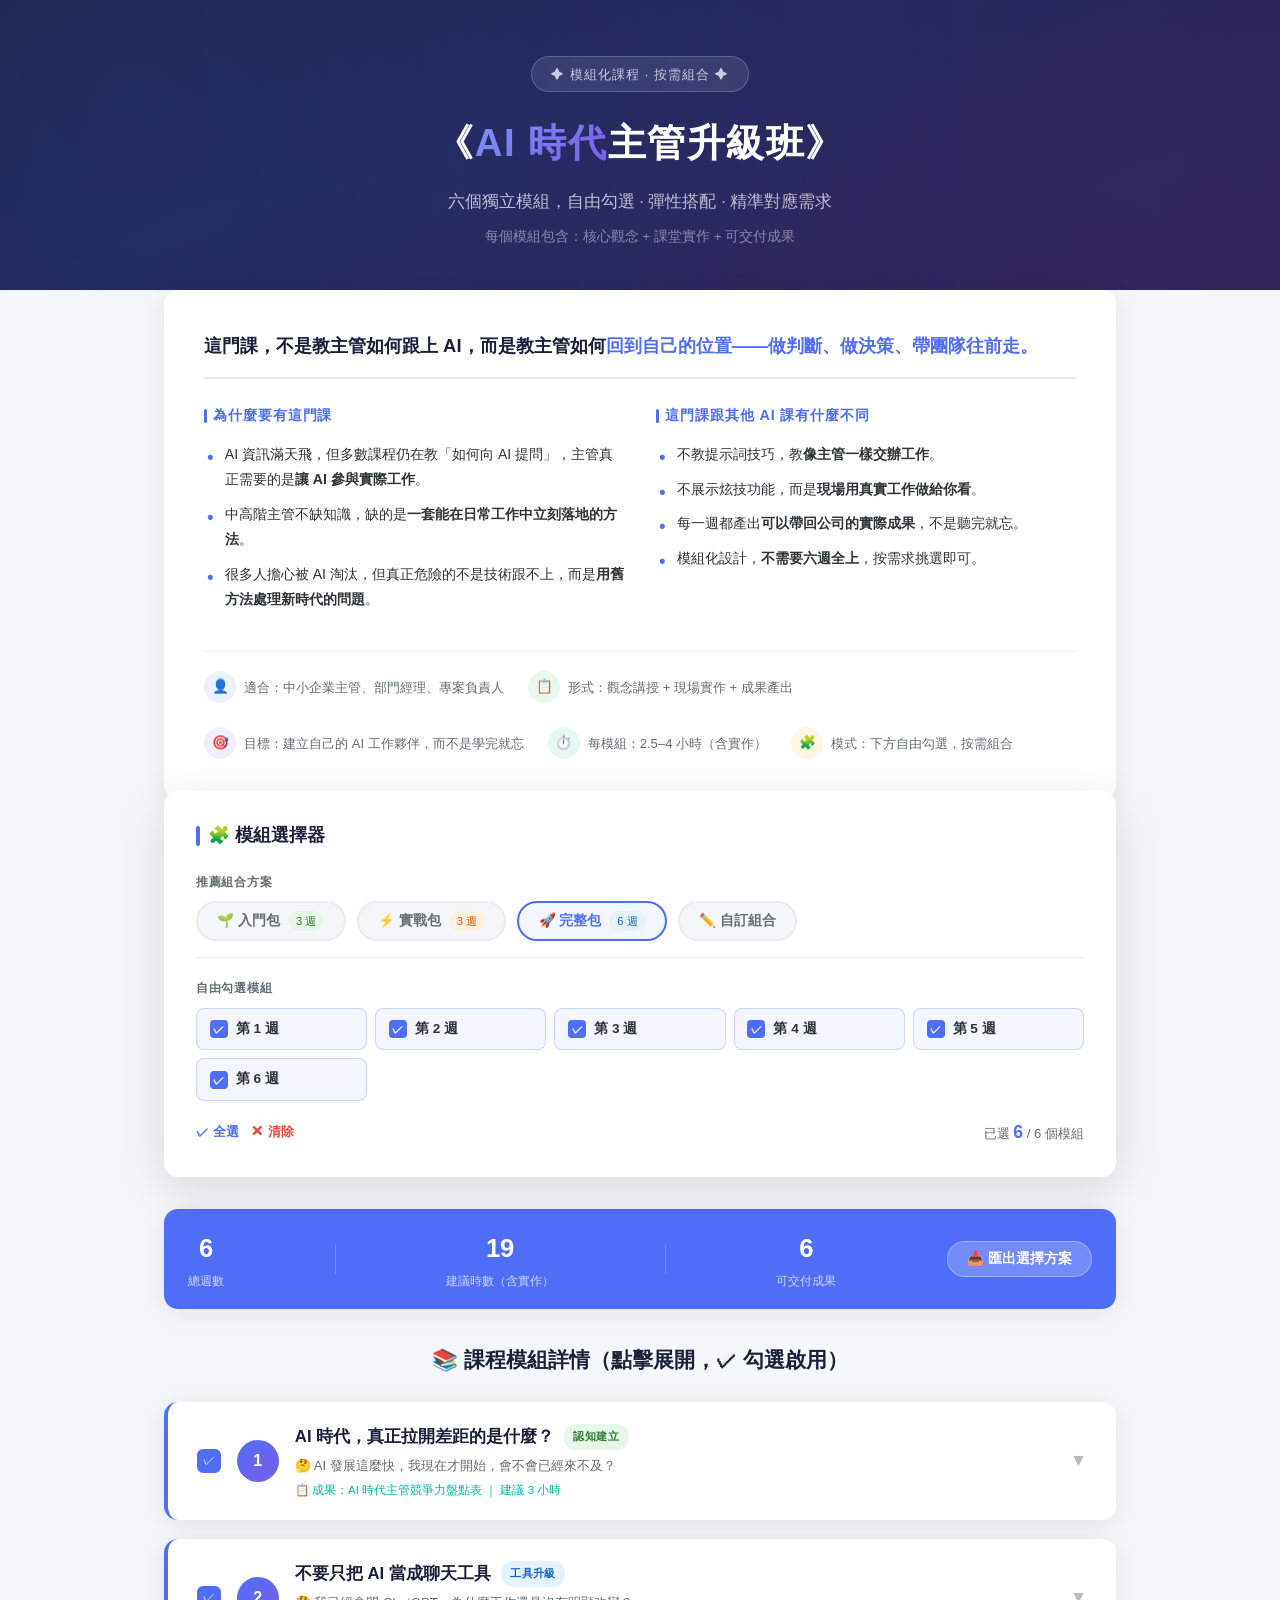
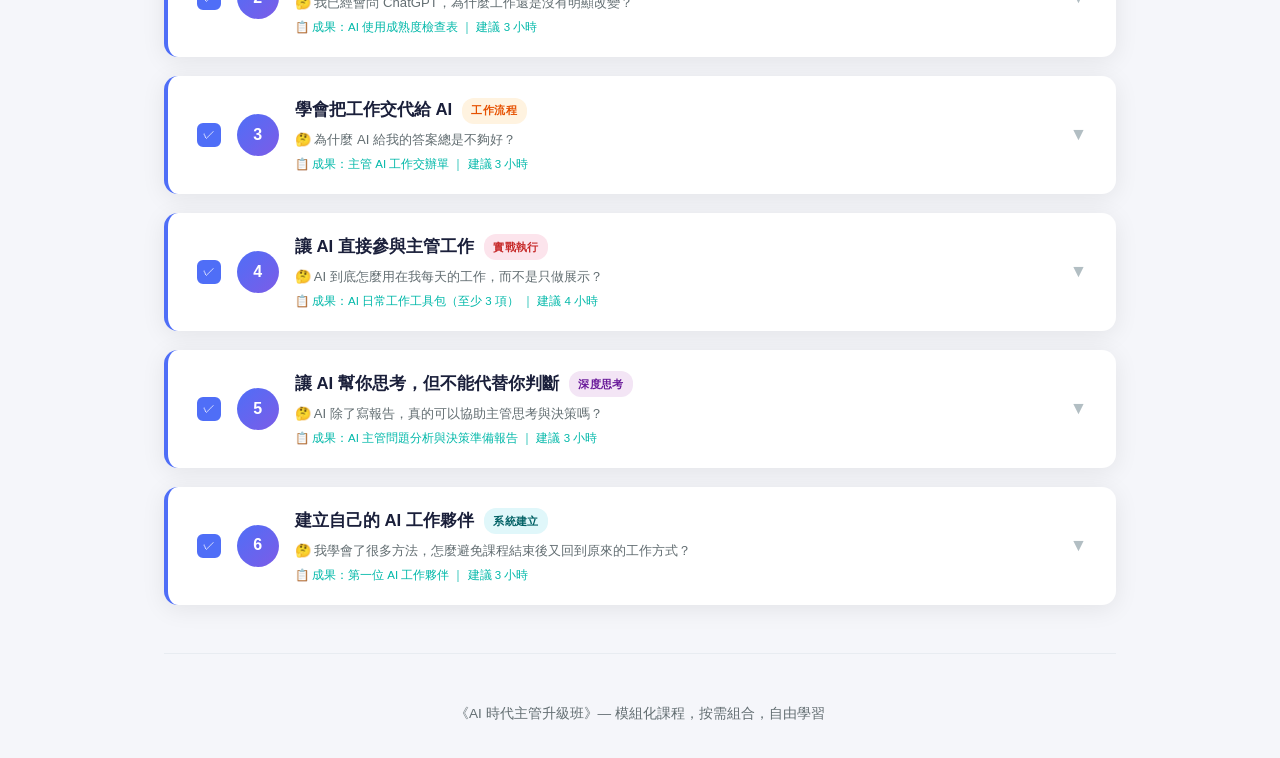
==== ai-manager-modular.html @ e3983827 "Add modular AI manager webpage" ====
<!DOCTYPE html>
<html lang="zh-TW">
<head>
<meta charset="UTF-8">
<meta name="viewport" content="width=device-width, initial-scale=1.0">
<title>AI 時代主管升級班 — 模組化課程（自由組合）</title>
<style>
:root {
    --bg: #f5f6fa;
    --card-bg: #ffffff;
    --navy: #1a1f3a;
    --navy-light: #252b4a;
    --accent: #4f6ef7;
    --accent-light: #7b93f9;
    --accent-dark: #3b54d4;
    --purple: #7c5ce7;
    --teal: #00b8a9;
    --text: #2d3436;
    --text-dim: #636e72;
    --text-light: #b2bec3;
    --border: #e8ecf1;
    --gold: #f0a500;
    --red: #e74c3c;
    --green: #27ae60;
    --shadow-sm: 0 2px 8px rgba(0,0,0,0.06);
    --shadow: 0 4px 24px rgba(0,0,0,0.08);
    --shadow-lg: 0 12px 48px rgba(0,0,0,0.12);
    --radius: 14px;
    --radius-sm: 8px;
}

* { margin:0; padding:0; box-sizing:border-box; }

body {
    font-family: "Noto Sans TC", "PingFang TC", "Microsoft JhengHei", sans-serif;
    background: var(--bg);
    color: var(--text);
    line-height: 1.8;
}

/* ── Hero ── */
.hero {
    background: linear-gradient(160deg, var(--navy) 0%, #1e2350 40%, #2a1f4a 100%);
    color: white;
    padding: 3.5rem 2rem 2.5rem;
    text-align: center;
    position: relative;
    overflow: hidden;
}
.hero::before {
    content: ''; position: absolute;
    top: -50%; left: -50%; width: 200%; height: 200%;
    background: radial-gradient(circle at 30% 40%, rgba(79,110,247,0.15) 0%, transparent 50%),
                radial-gradient(circle at 70% 60%, rgba(124,92,231,0.12) 0%, transparent 50%);
}
.hero .badge {
    display: inline-block;
    background: rgba(255,255,255,0.1);
    border: 1px solid rgba(255,255,255,0.2);
    border-radius: 30px;
    padding: 0.35rem 1.2rem;
    font-size: 0.8rem;
    letter-spacing: 0.08em;
    margin-bottom: 1rem;
    color: rgba(255,255,255,0.8);
}
.hero h1 {
    font-size: 2.4rem; font-weight: 800;
    letter-spacing: 0.04em;
    position: relative; z-index: 1;
}
.hero h1 .highlight {
    background: linear-gradient(135deg, var(--accent-light), var(--purple));
    -webkit-background-clip: text; -webkit-text-fill-color: transparent;
    background-clip: text;
}
.hero .subtitle {
    font-size: 1.05rem; color: rgba(255,255,255,0.7);
    margin-top: 0.6rem; position: relative; z-index: 1;
}
.hero .tagline {
    margin-top: 0.5rem; font-size: 0.85rem;
    color: rgba(255,255,255,0.45); position: relative; z-index: 1;
}

/* ── Container ── */
.container { max-width: 1000px; margin: 0 auto; padding: 0 1.5rem; }

/* ═══════════ PREFACE ═══════════ */
.preface-section {
    background: var(--card-bg);
    border-radius: var(--radius);
    padding: 2.5rem 2.5rem;
    box-shadow: var(--shadow);
    margin-bottom: 2rem;
    position: relative;
    z-index: 10;
}
.preface-section .preface-lead {
    font-size: 1.15rem; font-weight: 700;
    color: var(--navy);
    margin-bottom: 1.5rem;
    line-height: 1.7;
    padding-bottom: 1rem;
    border-bottom: 2px solid rgba(79,110,247,0.15);
}
.preface-section .preface-lead .em {
    color: var(--accent);
}
.preface-grid {
    display: grid;
    grid-template-columns: 1fr 1fr;
    gap: 2rem;
    margin-bottom: 1.8rem;
}
.preface-col h4 {
    font-size: 0.9rem; color: var(--accent);
    margin-bottom: 0.8rem;
    display: flex; align-items: center; gap: 0.4rem;
    letter-spacing: 0.06em;
}
.preface-col h4::before {
    content: ''; width: 3px; height: 14px;
    background: var(--accent); border-radius: 2px;
}
.preface-col ul {
    list-style: none; padding: 0;
}
.preface-col li {
    font-size: 0.88rem; color: var(--text);
    margin-bottom: 0.6rem; padding-left: 1.3rem;
    position: relative;
}
.preface-col li::before {
    content: '•'; position: absolute;
    left: 0.2rem; color: var(--accent);
    font-weight: 700; font-size: 1.1rem;
}
.preface-footer {
    display: flex; gap: 1.5rem; flex-wrap: wrap;
    padding-top: 1.2rem;
    border-top: 1px solid var(--border);
}
.preface-footer .pf-item {
    display: flex; align-items: center; gap: 0.5rem;
    font-size: 0.82rem; color: var(--text-dim);
}
.preface-footer .pf-icon {
    width: 32px; height: 32px; border-radius: 50%;
    display: flex; align-items: center; justify-content: center;
    font-size: 0.85rem; flex-shrink: 0;
}
.pf-icon.blue { background: rgba(79,110,247,0.1); }
.pf-icon.green { background: rgba(39,174,96,0.1); }
.pf-icon.purple { background: rgba(124,92,231,0.1); }
.pf-icon.teal { background: rgba(0,184,169,0.1); }
.pf-icon.gold { background: rgba(240,165,0,0.1); }

@media (max-width: 768px) {
    .preface-section { padding: 1.5rem; }
    .preface-grid { grid-template-columns: 1fr; gap: 1.2rem; }
}

/* ═══════════ MODULE SELECTOR PANEL ═══════════ */
.selector-panel {
    margin-top: -2.5rem;
    position: relative; z-index: 10;
    background: var(--card-bg);
    border-radius: var(--radius);
    padding: 1.8rem 2rem;
    box-shadow: var(--shadow-lg);
    margin-bottom: 2rem;
}
.selector-panel h3 {
    font-size: 1.1rem; color: var(--navy);
    margin-bottom: 1.2rem;
    display: flex; align-items: center; gap: 0.5rem;
}
.selector-panel h3::before {
    content: ''; width: 4px; height: 20px;
    background: var(--accent); border-radius: 2px;
}

/* Preset plans */
.preset-row {
    display: flex; gap: 0.7rem; flex-wrap: wrap;
    margin-bottom: 1.2rem;
    padding-bottom: 1rem;
    border-bottom: 1px solid var(--border);
}
.preset-btn {
    padding: 0.5rem 1.2rem;
    border-radius: 30px;
    border: 2px solid var(--border);
    background: var(--bg);
    cursor: pointer;
    font-size: 0.85rem; font-weight: 600;
    color: var(--text-dim);
    transition: all 0.2s;
    display: flex; align-items: center; gap: 0.5rem;
    white-space: nowrap;
}
.preset-btn:hover { border-color: var(--accent-light); color: var(--accent); }
.preset-btn.active {
    border-color: var(--accent); background: rgba(79,110,247,0.06);
    color: var(--accent);
}
.preset-badge {
    font-size: 0.7rem; padding: 0.15rem 0.5rem;
    border-radius: 12px; font-weight: 500;
}
.preset-badge.beginner { background: #e8f5e9; color: #2e7d32; }
.preset-badge.advanced { background: #fff3e0; color: #e65100; }
.preset-badge.full { background: #e3f2fd; color: #1565c0; }

/* Checkbox grid */
.checkbox-grid {
    display: grid;
    grid-template-columns: repeat(auto-fill, minmax(150px, 1fr));
    gap: 0.5rem;
    margin-bottom: 1rem;
}
.checkbox-item {
    display: flex; align-items: center; gap: 0.5rem;
    padding: 0.5rem 0.8rem;
    border-radius: var(--radius-sm);
    cursor: pointer;
    transition: all 0.2s;
    border: 1px solid transparent;
    font-size: 0.85rem;
    user-select: none;
}
.checkbox-item:hover { background: rgba(79,110,247,0.03); }
.checkbox-item.checked {
    background: rgba(79,110,247,0.06);
    border-color: rgba(79,110,247,0.25);
    font-weight: 600;
}
.checkbox-item input[type="checkbox"] {
    appearance: none; -webkit-appearance: none;
    width: 18px; height: 18px;
    border: 2px solid var(--border);
    border-radius: 4px;
    cursor: pointer;
    position: relative;
    flex-shrink: 0;
    transition: all 0.2s;
}
.checkbox-item.checked input[type="checkbox"] {
    background: var(--accent); border-color: var(--accent);
}
.checkbox-item.checked input[type="checkbox"]::after {
    content: '✓'; position: absolute;
    top: 50%; left: 50%; transform: translate(-50%, -50%);
    color: white; font-size: 0.7rem; font-weight: 700;
}

/* Action bar */
.action-row {
    display: flex; gap: 0.8rem; align-items: center; flex-wrap: wrap;
}
.select-all-btn {
    font-size: 0.8rem; color: var(--accent); cursor: pointer;
    background: none; border: none; font-weight: 600;
    padding: 0.3rem 0;
}
.select-all-btn:hover { text-decoration: underline; }
.selected-count {
    font-size: 0.82rem; color: var(--text-dim);
    margin-left: auto;
}
.selected-count strong { color: var(--accent); font-size: 1.1rem; }

/* ── Summary Bar (sticky) ── */
.summary-bar {
    background: var(--accent);
    color: white;
    border-radius: var(--radius);
    padding: 1rem 1.5rem;
    margin-bottom: 2rem;
    display: flex; align-items: center; gap: 2rem;
    flex-wrap: wrap;
    justify-content: space-between;
    box-shadow: var(--shadow);
    transition: all 0.3s;
}
.summary-bar.dimmed { background: #c4cfe0; }
.summary-stat { text-align: center; }
.summary-stat .num { font-size: 1.6rem; font-weight: 800; }
.summary-stat .label { font-size: 0.75rem; opacity: 0.7; }
.summary-bar .divider { width: 1px; height: 30px; background: rgba(255,255,255,0.2); }

.export-btn {
    padding: 0.5rem 1.2rem;
    background: rgba(255,255,255,0.2);
    border: 1px solid rgba(255,255,255,0.3);
    color: white;
    border-radius: 30px;
    cursor: pointer; font-size: 0.85rem;
    font-weight: 600;
    transition: all 0.2s;
    white-space: nowrap;
}
.export-btn:hover { background: rgba(255,255,255,0.3); }

/* ═══════════ WEEK / MODULE CARDS ═══════════ */
.week-section-title {
    text-align: center; margin-bottom: 1.5rem;
    font-size: 1.3rem; color: var(--navy);
}
.week-card {
    background: var(--card-bg);
    border-radius: var(--radius);
    margin-bottom: 1.2rem;
    box-shadow: var(--shadow-sm);
    border-left: 4px solid transparent;
    transition: all 0.3s;
    overflow: hidden;
}
.week-card.selected { border-left-color: var(--accent); box-shadow: var(--shadow); }
.week-card:not(.selected) { opacity: 0.5; }

.week-header {
    display: flex; align-items: center; gap: 1rem;
    padding: 1.2rem 1.8rem;
    cursor: pointer;
    user-select: none;
    transition: background 0.2s;
}
.week-header:hover { background: rgba(79,110,247,0.02); }

.week-check {
    width: 24px; height: 24px; border-radius: 6px;
    border: 2px solid var(--border);
    display: flex; align-items: center; justify-content: center;
    flex-shrink: 0; cursor: pointer;
    transition: all 0.2s;
    font-size: 0.75rem; color: transparent;
}
.week-card.selected .week-check {
    background: var(--accent); border-color: var(--accent); color: white;
}

.week-num {
    width: 42px; height: 42px; border-radius: 50%;
    display: flex; align-items: center; justify-content: center;
    font-weight: 800; font-size: 1rem; flex-shrink: 0;
    background: linear-gradient(135deg, var(--accent), var(--purple));
    color: white;
}

/* Module tag */
.module-tag {
    font-size: 0.68rem; padding: 0.2rem 0.6rem;
    border-radius: 12px; font-weight: 600;
    white-space: nowrap;
    letter-spacing: 0.04em;
}
.tag-cognition { background: #e8f5e9; color: #2e7d32; }
.tag-tooling { background: #e3f2fd; color: #1565c0; }
.tag-workflow { background: #fff3e0; color: #e65100; }
.tag-execution { background: #fce4ec; color: #c62828; }
.tag-thinking { background: #f3e5f5; color: #6a1b9a; }
.tag-system { background: #e0f7fa; color: #006064; }

.week-header .week-info { flex: 1; }
.week-header .week-title {
    font-size: 1.05rem; font-weight: 700; color: var(--navy);
    display: flex; align-items: center; gap: 0.6rem;
}
.week-header .week-question {
    font-size: 0.82rem; color: var(--text-dim);
    margin-top: 0.15rem;
}
.week-header .week-deliverable {
    font-size: 0.72rem; color: var(--teal); margin-top: 0.15rem;
}

.week-header .week-arrow {
    font-size: 1.1rem; color: var(--text-light);
    transition: transform 0.3s;
}
.week-card.expanded .week-arrow { transform: rotate(180deg); color: var(--accent); }

.week-body { display: none; padding: 0 1.8rem 1.8rem; }
.week-card.expanded .week-body { display: block; }
.week-card.expanded .week-body { display: block; }

/* ── Inside content ── */
.week-body .block { margin-bottom: 1.3rem; }
.week-body .block:last-child { margin-bottom: 0; }

.week-body .block h4 {
    font-size: 0.85rem; color: var(--accent);
    margin-bottom: 0.5rem;
    display: flex; align-items: center; gap: 0.4rem;
    letter-spacing: 0.05em;
}
.week-body .block h4 .icon {
    width: 20px; height: 20px; border-radius: 4px;
    display: inline-flex; align-items: center; justify-content: center;
    font-size: 0.65rem; flex-shrink: 0;
}
.bg-red { background: rgba(231,76,60,0.1); color: var(--red); }
.bg-blue { background: rgba(79,110,247,0.1); color: var(--accent); }
.bg-purple { background: rgba(124,92,231,0.1); color: var(--purple); }
.bg-teal { background: rgba(0,184,169,0.1); color: var(--teal); }
.bg-gold { background: rgba(240,165,0,0.1); color: var(--gold); }
.bg-green { background: rgba(39,174,96,0.1); color: var(--green); }

.week-body ul { margin-left: 1.5rem; }
.week-body li { margin-bottom: 0.3rem; font-size: 0.88rem; }
.week-body p { font-size: 0.88rem; margin-bottom: 0.4rem; }

.insight-box {
    background: linear-gradient(135deg, rgba(79,110,247,0.04), rgba(124,92,231,0.04));
    border: 1px solid rgba(79,110,247,0.15);
    border-radius: var(--radius-sm);
    padding: 0.9rem 1.1rem;
    margin: 0.8rem 0;
    font-size: 0.85rem;
}
.insight-box .label {
    font-size: 0.65rem; text-transform: uppercase;
    letter-spacing: 0.1em; color: var(--accent);
    margin-bottom: 0.3rem; font-weight: 700;
}

.compare-grid {
    display: grid; grid-template-columns: 1fr 1fr; gap: 0.8rem;
    margin: 0.8rem 0;
}
.compare-box {
    padding: 0.8rem; border-radius: var(--radius-sm);
    font-size: 0.82rem;
}
.compare-box.old { background: #fdf0f0; border: 1px solid #f5d0d0; }
.compare-box.new { background: #eefcf8; border: 1px solid #c0f0e0; }
.compare-box .c-label { font-weight: 700; margin-bottom: 0.25rem; }
.compare-box.old .c-label { color: var(--red); }
.compare-box.new .c-label { color: var(--teal); }

.four-levels {
    display: grid; grid-template-columns: repeat(4, 1fr); gap: 0.7rem;
    margin: 0.8rem 0;
}
.level-card {
    background: var(--bg); border-radius: var(--radius-sm);
    padding: 0.8rem 0.6rem; text-align: center;
    border-top: 3px solid transparent;
}
.level-card:nth-child(1) { border-top-color: #dfe6e9; }
.level-card:nth-child(2) { border-top-color: #74b9ff; }
.level-card:nth-child(3) { border-top-color: var(--accent); }
.level-card:nth-child(4) { border-top-color: var(--purple); }
.level-card .l-num { font-size: 1.4rem; font-weight: 800; color: var(--navy); }
.level-card .l-name { font-size: 0.75rem; font-weight: 700; margin: 0.15rem 0; }
.level-card .l-desc { font-size: 0.68rem; color: var(--text-dim); }

.six-steps {
    counter-reset: step; margin: 0.8rem 0;
}
.six-steps .step-item {
    display: flex; align-items: flex-start; gap: 0.7rem;
    margin-bottom: 0.5rem; counter-increment: step;
}
.six-steps .step-item::before {
    content: counter(step);
    width: 20px; height: 20px; border-radius: 50%;
    background: var(--accent); color: white;
    display: flex; align-items: center; justify-content: center;
    font-size: 0.65rem; font-weight: 700;
    flex-shrink: 0; margin-top: 2px;
}
.six-steps .step-item .step-title { font-weight: 700; font-size: 0.83rem; }
.six-steps .step-item .step-desc { font-size: 0.75rem; color: var(--text-dim); }

.partner-grid {
    display: grid; grid-template-columns: repeat(auto-fill, minmax(160px, 1fr));
    gap: 0.5rem; margin: 0.8rem 0;
}
.partner-tag {
    background: var(--bg); border-radius: var(--radius-sm);
    padding: 0.5rem 0.7rem; font-size: 0.78rem;
    display: flex; align-items: center; gap: 0.35rem;
}
.partner-tag .dot {
    width: 7px; height: 7px; border-radius: 50%;
    background: var(--accent); flex-shrink: 0;
}

.deliverable-box {
    background: linear-gradient(135deg, rgba(0,184,169,0.06), rgba(79,110,247,0.06));
    border: 1px solid rgba(0,184,169,0.2); border-radius: var(--radius-sm);
    padding: 1rem; margin-top: 0.7rem;
}
.deliverable-box h4 { color: var(--teal) !important; margin-bottom: 0.4rem !important; }

/* ── Empty state ── */
.empty-state {
    text-align: center; padding: 4rem 2rem;
    color: var(--text-dim);
}
.empty-state .empty-icon { font-size: 3rem; margin-bottom: 1rem; opacity: 0.4; }
.empty-state p { font-size: 0.95rem; }

/* ── Footer ── */
.footer {
    text-align: center; padding: 3rem 0 2rem;
    color: var(--text-dim); font-size: 0.85rem;
    border-top: 1px solid var(--border);
    margin-top: 3rem;
}

/* ── Responsive ── */
@media (max-width: 768px) {
    .hero { padding: 2.5rem 1rem 2rem; }
    .hero h1 { font-size: 1.7rem; }
    .hero .subtitle { font-size: 0.9rem; }
    .four-levels { grid-template-columns: repeat(2, 1fr); }
    .compare-grid { grid-template-columns: 1fr; }
    .partner-grid { grid-template-columns: repeat(2, 1fr); }
    .week-header { padding: 1rem; }
    .week-body { padding: 0 1rem 1.2rem; }
    .checkbox-grid { grid-template-columns: repeat(2, 1fr); }
    .summary-bar { gap: 1rem; justify-content: center; }
    .summary-bar .divider { display: none; }
}
@media (max-width: 480px) {
    .hero h1 { font-size: 1.4rem; }
    .four-levels { grid-template-columns: 1fr 1fr; }
    .checkbox-grid { grid-template-columns: 1fr; }
    .preset-row { flex-direction: column; }
}
</style>
</head>
<body>

<!-- ═══════════ HERO ═══════════ -->
<section class="hero">
    <div class="badge">✦ 模組化課程 · 按需組合 ✦</div>
    <h1>《<span class="highlight">AI 時代</span>主管升級班》</h1>
    <p class="subtitle">六個獨立模組，自由勾選 · 彈性搭配 · 精準對應需求</p>
    <p class="tagline">每個模組包含：核心觀念 + 課堂實作 + 可交付成果</p>
</section>

<!-- ═══════════ PREFACE ═══════════ -->
<div class="container">
<section class="preface-section">
    <div class="preface-lead">
        這門課，不是教主管如何跟上 AI，而是教主管如何<span class="em">回到自己的位置——做判斷、做決策、帶團隊往前走。</span>
    </div>
    <div class="preface-grid">
        <div class="preface-col">
            <h4>為什麼要有這門課</h4>
            <ul>
                <li>AI 資訊滿天飛，但多數課程仍在教「如何向 AI 提問」，主管真正需要的是<strong>讓 AI 參與實際工作</strong>。</li>
                <li>中高階主管不缺知識，缺的是<strong>一套能在日常工作中立刻落地的方法</strong>。</li>
                <li>很多人擔心被 AI 淘汰，但真正危險的不是技術跟不上，而是<strong>用舊方法處理新時代的問題</strong>。</li>
            </ul>
        </div>
        <div class="preface-col">
            <h4>這門課跟其他 AI 課有什麼不同</h4>
            <ul>
                <li>不教提示詞技巧，教<strong>像主管一樣交辦工作</strong>。</li>
                <li>不展示炫技功能，而是<strong>現場用真實工作做給你看</strong>。</li>
                <li>每一週都產出<strong>可以帶回公司的實際成果</strong>，不是聽完就忘。</li>
                <li>模組化設計，<strong>不需要六週全上</strong>，按需求挑選即可。</li>
            </ul>
        </div>
    </div>
    <div class="preface-footer">
        <div class="pf-item"><span class="pf-icon blue">👤</span> 適合：中小企業主管、部門經理、專案負責人</div>
        <div class="pf-item"><span class="pf-icon green">📋</span> 形式：觀念講授 + 現場實作 + 成果產出</div>
        <div class="pf-item"><span class="pf-icon purple">🎯</span> 目標：建立自己的 AI 工作夥伴，而不是學完就忘</div>
        <div class="pf-item"><span class="pf-icon teal">⏱️</span> 每模組：2.5–4 小時（含實作）</div>
        <div class="pf-item"><span class="pf-icon gold">🧩</span> 模式：下方自由勾選，按需組合</div>
    </div>
</section>
</div>

<!-- ═══════════ MODULE SELECTOR ═══════════ -->
<div class="container">
<div class="selector-panel">
    <h3>🧩 模組選擇器</h3>

    <!-- Preset Plans -->
    <div style="font-size:0.78rem;color:var(--text-dim);margin-bottom:0.5rem;font-weight:600;letter-spacing:0.06em;">推薦組合方案</div>
    <div class="preset-row">
        <button class="preset-btn" onclick="selectPreset('beginner')" id="preset-beginner">
            🌱 入門包
            <span class="preset-badge beginner">3 週</span>
        </button>
        <button class="preset-btn" onclick="selectPreset('practical')" id="preset-practical">
            ⚡ 實戰包
            <span class="preset-badge advanced">3 週</span>
        </button>
        <button class="preset-btn active" onclick="selectPreset('full')" id="preset-full">
            🚀 完整包
            <span class="preset-badge full">6 週</span>
        </button>
        <button class="preset-btn" onclick="selectPreset('custom')" id="preset-custom">
            ✏️ 自訂組合
        </button>
    </div>

    <!-- Checkboxes -->
    <div style="font-size:0.78rem;color:var(--text-dim);margin-bottom:0.5rem;font-weight:600;letter-spacing:0.06em;">
        自由勾選模組
    </div>
    <div class="checkbox-grid" id="checkboxGrid">
    </div>

    <!-- Actions -->
    <div class="action-row">
        <button class="select-all-btn" onclick="selectAll()">✓ 全選</button>
        <button class="select-all-btn" onclick="deselectAll()" style="color:var(--red);">✕ 清除</button>
        <span class="selected-count">已選 <strong id="countDisplay">6</strong> / 6 個模組</span>
    </div>
</div>
</div>

<!-- ═══════════ SUMMARY BAR ═══════════ -->
<div class="container">
<div class="summary-bar" id="summaryBar">
    <div class="summary-stat">
        <div class="num" id="totalWeeks">6</div>
        <div class="label">總週數</div>
    </div>
    <div class="divider"></div>
    <div class="summary-stat">
        <div class="num" id="totalHours">18</div>
        <div class="label">建議時數（含實作）</div>
    </div>
    <div class="divider"></div>
    <div class="summary-stat">
        <div class="num" id="totalDeliverables">6</div>
        <div class="label">可交付成果</div>
    </div>
    <button class="export-btn" onclick="exportPlan()">📥 匯出選擇方案</button>
</div>
</div>

<!-- ═══════════ MODULE CARDS ═══════════ -->
<div class="container">
<h3 class="week-section-title">📚 課程模組詳情（點擊展開，✓ 勾選啟用）</h3>
<div id="moduleCardsContainer"></div>

<div class="empty-state" id="emptyState" style="display:none;">
    <div class="empty-icon">📭</div>
    <p>尚未選擇任何模組</p>
    <p style="font-size:0.82rem;color:var(--text-light);">請在上方勾選至少一個模組，或選擇推薦組合方案</p>
</div>
</div>

<!-- ═══════════ FOOTER ═══════════ -->
<div class="container">
<footer class="footer">
    《AI 時代主管升級班》— 模組化課程，按需組合，自由學習
</footer>
</div>

<script>
// ── Module Data ──
const modules = [
    {
        id: 1,
        title: "AI 時代，真正拉開差距的是什麼？",
        question: "AI 發展這麼快，我現在才開始，會不會已經來不及？",
        deliverable: "AI 時代主管競爭力盤點表",
        tag: "認知建立",
        tagClass: "tag-cognition",
        hours: 3,
        bodyHTML: `
            <div class="block">
                <h4><span class="icon bg-red">!</span> 本週要解決的焦慮</h4>
                <p>AI 發展這麼快，我現在才開始，會不會已經來不及？</p>
            </div>
            <div class="block">
                <h4><span class="icon bg-blue">💡</span> 核心觀念</h4>
                <p>過去，人與人之間的差距，很多來自<strong>資訊差</strong>。但 AI 普及後，取得資訊會越來越容易。</p>
                <div class="insight-box">
                    <div class="label">核心洞察</div>
                    <p>未來真正拉開差距的，不再只是「誰知道」，而是：<strong>誰能把知道的事情，真正轉成行動與成果。</strong></p>
                </div>
            </div>
            <div class="block">
                <h4><span class="icon bg-purple">📖</span> 課程內容</h4>
                <ul>
                    <li>為什麼 AI 正在縮小資訊差</li>
                    <li>AI 時代的新差距：<strong>理解差、判斷差與行動差</strong></li>
                    <li>主管在 AI 時代應該保留哪些核心價值</li>
                    <li>AI 不會淘汰年紀大的人，<strong>而會淘汰不願改變工作方式的人</strong></li>
                </ul>
            </div>
            <div class="deliverable-box">
                <h4>🏆 本週成果：我的 AI 時代主管競爭力盤點表</h4>
                <p>包含：經驗優勢、工作弱點、AI 可協助部分、未來最想改善的一項工作。</p>
            </div>
        `
    },
    {
        id: 2,
        title: "不要只把 AI 當成聊天工具",
        question: "我已經會問 ChatGPT，為什麼工作還是沒有明顯改變？",
        deliverable: "AI 使用成熟度檢查表",
        tag: "工具升級",
        tagClass: "tag-tooling",
        hours: 3,
        bodyHTML: `
            <div class="block">
                <h4><span class="icon bg-blue">💡</span> 核心觀念</h4>
                <p>很多人使用 AI 仍停留在<strong>問答式 AI</strong>。真正能提高工作能力的是<strong>工作式 AI</strong>——讓 AI 閱讀資料、整理內容、拆解任務、建立文件、追蹤事項、產生可使用的成果。</p>
            </div>
            <div class="block">
                <h4><span class="icon bg-purple">📖</span> AI 使用的四個層次</h4>
                <div class="four-levels">
                    <div class="level-card"><div class="l-num">L1</div><div class="l-name">詢問</div><div class="l-desc">「這是什麼？」</div></div>
                    <div class="level-card"><div class="l-num">L2</div><div class="l-name">協助</div><div class="l-desc">「幫我整理」</div></div>
                    <div class="level-card"><div class="l-num">L3</div><div class="l-name">執行</div><div class="l-desc">「完成一份週報」</div></div>
                    <div class="level-card"><div class="l-num">L4</div><div class="l-name">流程</div><div class="l-desc">「每週固定執行」</div></div>
                </div>
            </div>
            <div class="insight-box">
                <div class="label">主管需要理解的轉變</div>
                <div class="compare-grid">
                    <div class="compare-box old"><div class="c-label">❌ 不是問</div><p>我會不會問 AI？</p></div>
                    <div class="compare-box new"><div class="c-label">✅ 而是問</div><p>我能不能把一項工作<strong>完整交給 AI 協助完成</strong>？</p></div>
                </div>
            </div>
            <div class="deliverable-box">
                <h4>🏆 本週成果：AI 使用成熟度檢查表</h4>
                <p>選出一項工作，從「詢問」升級成「執行」。</p>
            </div>
        `
    },
    {
        id: 3,
        title: "學會把工作交代給 AI",
        question: "為什麼 AI 給我的答案總是不夠好？",
        deliverable: "主管 AI 工作交辦單",
        tag: "工作流程",
        tagClass: "tag-workflow",
        hours: 3,
        bodyHTML: `
            <div class="block">
                <h4><span class="icon bg-blue">💡</span> 核心觀念</h4>
                <p>AI 比較像一位<strong>速度很快、知識很多，但不熟悉你公司情況的新助理。</strong>不需要先學艱深的提示詞技術，而要學會：<strong>像主管一樣交辦工作。</strong></p>
            </div>
            <div class="block">
                <h4><span class="icon bg-purple">📖</span> 主管交辦 AI 的六個步驟</h4>
                <div class="six-steps">
                    <div class="step-item"><div><span class="step-title">1. 說明角色</span><br><span class="step-desc">希望 AI 以什麼角度處理工作？（例：部門主管、財務分析）</span></div></div>
                    <div class="step-item"><div><span class="step-title">2. 說明任務</span><br><span class="step-desc">到底要完成什麼？</span></div></div>
                    <div class="step-item"><div><span class="step-title">3. 提供背景</span><br><span class="step-desc">這件事情為什麼要做？</span></div></div>
                    <div class="step-item"><div><span class="step-title">4. 提供資料</span><br><span class="step-desc">AI 可以依據哪些內容？</span></div></div>
                    <div class="step-item"><div><span class="step-title">5. 指定成果格式</span><br><span class="step-desc">要表格、Email、簡報還是行動清單？</span></div></div>
                    <div class="step-item"><div><span class="step-title">6. 設定檢查標準</span><br><span class="step-desc">什麼樣的成果才算完成？</span></div></div>
                </div>
            </div>
            <div class="block">
                <h4><span class="icon bg-teal">🎬</span> 課堂實作</h4>
                <p>把「幫我分析這份週報」改成：<strong>找出進度 → 找出異常 → 找出風險 → 提出追問問題 → 指定格式輸出。</strong></p>
            </div>
            <div class="deliverable-box">
                <h4>🏆 本週成果：主管 AI 工作交辦單</h4>
                <p>這會成為後續所有課程的基礎。</p>
            </div>
        `
    },
    {
        id: 4,
        title: "讓 AI 直接參與主管工作",
        question: "AI 到底怎麼用在我每天的工作，而不是只做展示？",
        deliverable: "AI 日常工作工具包（至少 3 項）",
        tag: "實戰執行",
        tagClass: "tag-execution",
        hours: 4,
        bodyHTML: `
            <div class="block">
                <h4><span class="icon bg-blue">💡</span> 核心觀念</h4>
                <p>真正的 AI 應用，不是看它回答得多厲害，而是：<strong>它是否參與了你的實際工作，並產生可以使用的成果。</strong></p>
            </div>
            <div class="block">
                <h4><span class="icon bg-purple">📖</span> 五種主管工作實作</h4>
                <ul>
                    <li><strong>週報與月報：</strong>彙整內容、找成果異常、產生主管摘要</li>
                    <li><strong>會議管理：</strong>整理重點、提取決議、建立追蹤清單</li>
                    <li><strong>Email 與交辦：</strong>整理語氣、補足背景、明確責任期限</li>
                    <li><strong>文件與簡報：</strong>閱讀長文件、摘要重點、建立簡報架構</li>
                    <li><strong>Excel 與數據：</strong>解釋數字、比較差異、產生管理觀察</li>
                </ul>
            </div>
            <div class="insight-box">
                <div class="label">⚠️ 本週要求</div>
                <p>每位學員<strong>不能只看示範，必須帶一項真實工作來做。</strong></p>
            </div>
            <div class="deliverable-box">
                <h4>🏆 本週成果：主管 AI 日常工作工具包</h4>
                <p>至少三項可以直接回公司使用的成果。</p>
            </div>
        `
    },
    {
        id: 5,
        title: "讓 AI 幫你思考，但不能代替你判斷",
        question: "AI 除了寫報告，真的可以協助主管思考與決策嗎？",
        deliverable: "AI 主管問題分析與決策準備報告",
        tag: "深度思考",
        tagClass: "tag-thinking",
        hours: 3,
        bodyHTML: `
            <div class="block">
                <h4><span class="icon bg-blue">💡</span> 核心觀念</h4>
                <p>真正成熟的使用方式，應該讓 AI：<strong>挑戰假設、找出盲點、拆解問題、提出不同觀點、要求補充證據、協助驗證判斷。</strong></p>
                <div class="insight-box">
                    <div class="label">核心洞察</div>
                    <p>AI 的價值不只是給答案，而是：<strong>幫助主管看到原本沒有看見的問題。</strong></p>
                </div>
            </div>
            <div class="block">
                <h4><span class="icon bg-purple">📖</span> 主管如何讓 AI 深入思考</h4>
                <ul>
                    <li>找出方案中最脆弱的假設</li>
                    <li>提出可能失敗的原因</li>
                    <li>站在員工、客戶與老闆角度分析</li>
                    <li>列出還缺少哪些資料</li>
                    <li>說明哪些結論只是推測</li>
                </ul>
            </div>
            <div class="block">
                <h4><span class="icon bg-red">🔍</span> 主管必學的四項檢查</h4>
                <ul>
                    <li>事實是否正確</li>
                    <li>推論是否合理</li>
                    <li>是否遺漏重要資訊</li>
                    <li>建議能否在現場執行</li>
                </ul>
            </div>
            <div class="deliverable-box">
                <h4>🏆 本週成果：AI 主管問題分析與決策準備報告</h4>
                <p>重點不是讓 AI 替主管決策，而是讓決策前的準備更完整。</p>
            </div>
        `
    },
    {
        id: 6,
        title: "建立自己的 AI 工作夥伴",
        question: "我學會了很多方法，怎麼避免課程結束後又回到原來的工作方式？",
        deliverable: "第一位 AI 工作夥伴",
        tag: "系統建立",
        tagClass: "tag-system",
        hours: 3,
        bodyHTML: `
            <div class="block">
                <h4><span class="icon bg-blue">💡</span> 核心觀念</h4>
                <p>AI 真正的價值，不是偶爾使用，而是<strong>長期參與工作</strong>。對中高齡主管來說，不必先講 Agent，而是先理解：<strong>把一項固定工作，整理成 AI 可以重複協助的流程。</strong></p>
            </div>
            <div class="block">
                <h4><span class="icon bg-purple">📖</span> 建立 AI 工作夥伴的五個部分</h4>
                <div class="six-steps">
                    <div class="step-item"><div><span class="step-title">固定任務</span><br><span class="step-desc">它要負責什麼工作？</span></div></div>
                    <div class="step-item"><div><span class="step-title">背景資料</span><br><span class="step-desc">它需要知道哪些公司資訊？</span></div></div>
                    <div class="step-item"><div><span class="step-title">執行步驟</span><br><span class="step-desc">按照什麼順序處理？</span></div></div>
                    <div class="step-item"><div><span class="step-title">成果格式</span><br><span class="step-desc">最後要交付什麼？</span></div></div>
                    <div class="step-item"><div><span class="step-title">檢查方式</span><br><span class="step-desc">如何確認正確、安全？</span></div></div>
                </div>
            </div>
            <div class="block">
                <h4><span class="icon bg-teal">🤖</span> 可建立的 AI 工作夥伴</h4>
                <div class="partner-grid">
                    <div class="partner-tag"><span class="dot"></span>AI 週報助理</div>
                    <div class="partner-tag"><span class="dot"></span>AI 會議與追蹤助理</div>
                    <div class="partner-tag"><span class="dot"></span>AI Email 助理</div>
                    <div class="partner-tag"><span class="dot"></span>AI 簡報助理</div>
                    <div class="partner-tag"><span class="dot"></span>AI 問題分析助理</div>
                    <div class="partner-tag"><span class="dot"></span>AI 部門知識助理</div>
                    <div class="partner-tag"><span class="dot"></span>AI 主管工作助理</div>
                </div>
            </div>
            <div class="deliverable-box">
                <h4>🏆 最終成果：我的第一位 AI 工作夥伴</h4>
                <p>完成：工作夥伴名稱、適用情境、所需資料、工作流程、交辦內容、成果格式、品質檢查表、資料安全規則。</p>
            </div>
        `
    }
];

// ── State ──
let selected = [1,2,3,4,5,6];
let expanded = [];
let currentPreset = 'full';

// ── Preset definitions ──
const presets = {
    beginner: [1,2,3],
    practical: [3,4,6],
    full: [1,2,3,4,5,6],
    custom: []
};

// ── Render checkbox grid ──
function renderCheckboxes() {
    const grid = document.getElementById('checkboxGrid');
    grid.innerHTML = modules.map(m => `
        <div class="checkbox-item ${selected.includes(m.id) ? 'checked' : ''}" onclick="toggleModule(${m.id})">
            <input type="checkbox" ${selected.includes(m.id) ? 'checked' : ''}>
            第 ${m.id} 週
        </div>
    `).join('');
}

// ── Render module cards ──
function renderCards() {
    const container = document.getElementById('moduleCardsContainer');
    container.innerHTML = modules.map(m => {
        const isSelected = selected.includes(m.id);
        const isExpanded = expanded.includes(m.id) || (isSelected && !expanded.includes(m.id) && selected.length <= 3);
        return `
        <div class="week-card ${isSelected ? 'selected' : ''} ${isExpanded ? 'expanded' : ''}" id="card-${m.id}">
            <div class="week-header" onclick="toggleCard(${m.id})">
                <div class="week-check" onclick="event.stopPropagation(); toggleModule(${m.id})">✓</div>
                <div class="week-num">${m.id}</div>
                <div class="week-info">
                    <div class="week-title">
                        ${m.title}
                        <span class="module-tag ${m.tagClass}">${m.tag}</span>
                    </div>
                    <div class="week-question">🤔 ${m.question}</div>
                    <div class="week-deliverable">📋 成果：${m.deliverable} ｜ 建議 ${m.hours} 小時</div>
                </div>
                <div class="week-arrow">▼</div>
            </div>
            <div class="week-body">${m.bodyHTML}</div>
        </div>
        `;
    }).join('');
}

// ── Update UI ──
function updateUI() {
    const count = selected.length;
    const totalWeeks = count;
    const totalHours = modules.filter(m => selected.includes(m.id)).reduce((s, m) => s + m.hours, 0);
    const totalDeliverables = count;

    document.getElementById('countDisplay').textContent = count;
    document.getElementById('totalWeeks').textContent = totalWeeks;
    document.getElementById('totalHours').textContent = totalHours;
    document.getElementById('totalDeliverables').textContent = totalDeliverables;

    const bar = document.getElementById('summaryBar');
    if (count === 0) {
        bar.classList.add('dimmed');
    } else {
        bar.classList.remove('dimmed');
    }

    document.getElementById('emptyState').style.display = count === 0 ? 'block' : 'none';
}

// ── Toggle module selection ──
function toggleModule(id) {
    if (selected.includes(id)) {
        selected = selected.filter(s => s !== id);
    } else {
        selected = [...selected, id].sort((a,b) => a-b);
    }
    currentPreset = 'custom';
    updatePresetButtons();
    renderCheckboxes();
    renderCards();
    updateUI();
}

// ── Toggle card expand ──
function toggleCard(id) {
    if (!selected.includes(id)) {
        // Auto-select when clicking to expand
        selected = [...selected, id].sort((a,b) => a-b);
        currentPreset = 'custom';
        updatePresetButtons();
        renderCheckboxes();
        updateUI();
    }
    if (expanded.includes(id)) {
        expanded = expanded.filter(e => e !== id);
    } else {
        expanded = [...expanded, id];
    }
    const card = document.getElementById('card-' + id);
    card.classList.toggle('expanded');
    if (!card.classList.contains('selected')) {
        card.classList.add('selected');
    }
}

// ── Preset selection ──
function selectPreset(name) {
    currentPreset = name;
    if (name === 'custom') {
        // keep current selection
    } else {
        selected = [...presets[name]];
        expanded = [];
    }
    updatePresetButtons();
    renderCheckboxes();
    renderCards();
    updateUI();
}

function updatePresetButtons() {
    document.querySelectorAll('.preset-btn').forEach(b => b.classList.remove('active'));
    const activeBtn = document.getElementById('preset-' + currentPreset);
    if (activeBtn) activeBtn.classList.add('active');
}

// ── Select / Deselect all ──
function selectAll() {
    selected = [1,2,3,4,5,6];
    currentPreset = 'full';
    updatePresetButtons();
    renderCheckboxes();
    renderCards();
    updateUI();
}

function deselectAll() {
    selected = [];
    expanded = [];
    currentPreset = 'custom';
    updatePresetButtons();
    renderCheckboxes();
    renderCards();
    updateUI();
}

// ── Export ──
function exportPlan() {
    if (selected.length === 0) {
        alert('請至少選擇一個模組');
        return;
    }
    const selectedModules = modules.filter(m => selected.includes(m.id));
    const plan = {
        title: '《AI 時代主管升級班》課程選擇方案',
        date: new Date().toLocaleDateString('zh-TW'),
        totalWeeks: selected.length,
        totalHours: selectedModules.reduce((s, m) => s + m.hours, 0),
        modules: selectedModules.map(m => ({
            week: m.id,
            title: m.title,
            deliverable: m.deliverable,
            tag: m.tag,
            hours: m.hours
        }))
    };
    const text = `=== ${plan.title} ===
匯出日期：${plan.date}
總週數：${plan.totalWeeks} 週
總時數：${plan.totalHours} 小時
可交付成果：${plan.modules.length} 項

${plan.modules.map(m => `第 ${m.week} 週【${m.tag}】${m.title}
  ├ 成果：${m.deliverable}
  └ 時數：${m.hours} 小時`).join('\n\n')}`;

    // 先顯示預覽，再提供下載
    const blob = new Blob([text], { type: 'text/plain;charset=utf-8' });
    const url = URL.createObjectURL(blob);
    const a = document.createElement('a');
    a.href = url;
    a.download = `AI主管升級班-${plan.totalWeeks}週方案.txt`;
    a.click();
    URL.revokeObjectURL(url);

    // 顯示簡易 toast
    showToast(`✓ 已匯出 ${plan.totalWeeks} 週課程方案`);
}

function showToast(msg) {
    const toast = document.createElement('div');
    toast.textContent = msg;
    toast.style.cssText = `
        position: fixed; bottom: 30px; left: 50%; transform: translateX(-50%);
        background: var(--navy); color: white; padding: 0.8rem 1.5rem;
        border-radius: 30px; font-size: 0.9rem; font-weight: 600;
        box-shadow: var(--shadow-lg); z-index: 1000;
        animation: fadeInUp 0.3s ease;
    `;
    document.body.appendChild(toast);
    setTimeout(() => {
        toast.style.opacity = '0';
        toast.style.transition = 'opacity 0.3s';
        setTimeout(() => toast.remove(), 300);
    }, 2000);
}

// ── Init ──
renderCheckboxes();
renderCards();
updateUI();
updatePresetButtons();
</script>

</body>
</html>
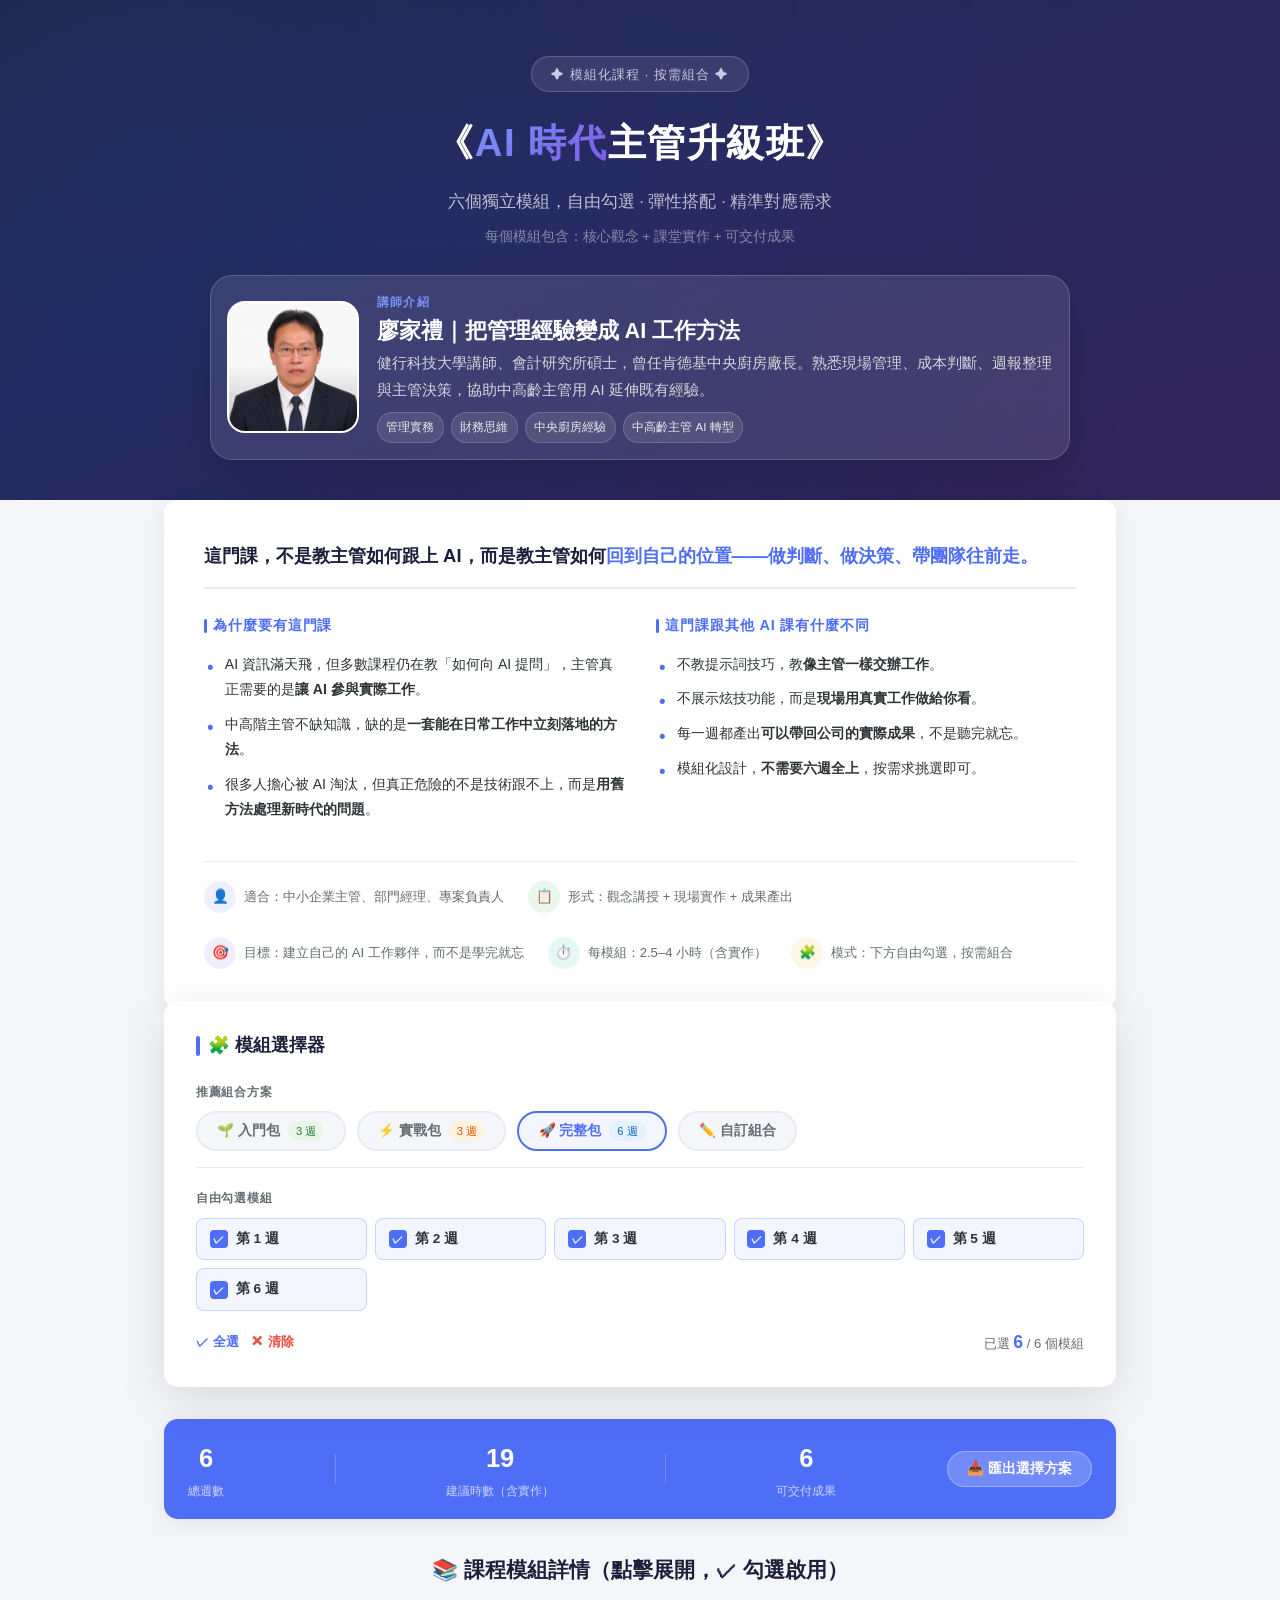
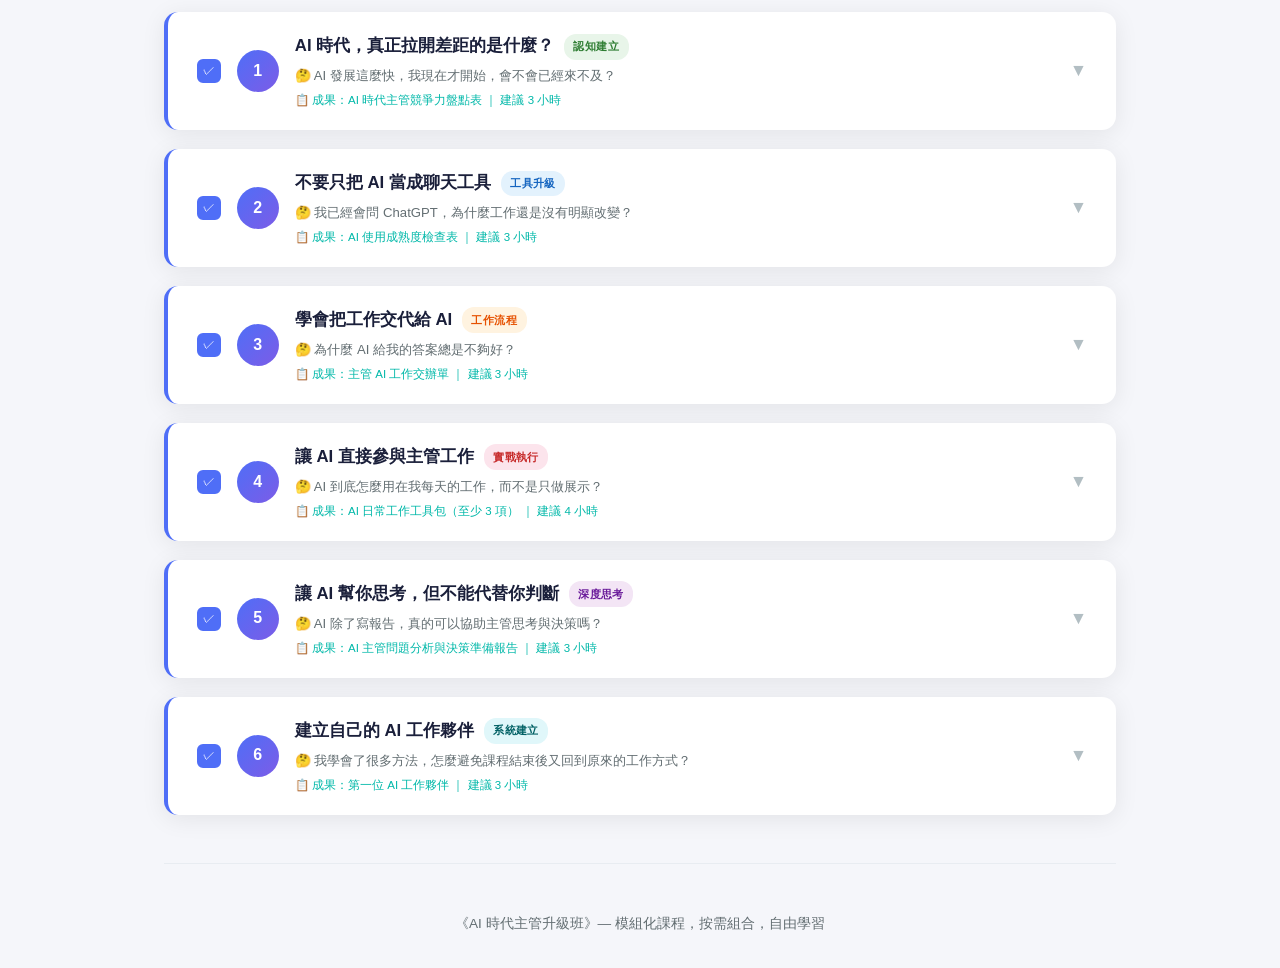
==== commit df9aaea5: "Add instructor profile to AI manager page" ====
--- a/ai-manager-modular.html
+++ b/ai-manager-modular.html
@@ -83,7 +83,65 @@
     color: rgba(255,255,255,0.45); position: relative; z-index: 1;
 }
 
-/* ── Container ── */
+.hero-instructor {
+    position: relative;
+    z-index: 1;
+    width: min(860px, 100%);
+    margin: 1.6rem auto 0;
+    display: grid;
+    grid-template-columns: 132px 1fr;
+    gap: 1.1rem;
+    align-items: center;
+    text-align: left;
+    background: rgba(255,255,255,0.1);
+    border: 1px solid rgba(255,255,255,0.18);
+    border-radius: 22px;
+    padding: 1rem;
+    backdrop-filter: blur(14px);
+    box-shadow: 0 18px 50px rgba(0,0,0,0.18);
+}
+.hero-instructor img {
+    width: 132px;
+    height: 132px;
+    object-fit: cover;
+    object-position: center top;
+    border-radius: 18px;
+    border: 2px solid rgba(255,255,255,0.55);
+    background: #fff;
+}
+.hero-instructor .intro-label {
+    font-size: 0.75rem;
+    letter-spacing: 0.12em;
+    text-transform: uppercase;
+    color: var(--accent-light);
+    font-weight: 800;
+    margin-bottom: 0.25rem;
+}
+.hero-instructor h2 {
+    font-size: 1.35rem;
+    line-height: 1.25;
+    margin: 0 0 0.35rem;
+    color: #fff;
+}
+.hero-instructor p {
+    font-size: 0.92rem;
+    color: rgba(255,255,255,0.78);
+    margin: 0 0 0.55rem;
+}
+.hero-instructor .intro-tags {
+    display: flex;
+    flex-wrap: wrap;
+    gap: 0.4rem;
+}
+.hero-instructor .intro-tags span {
+    font-size: 0.72rem;
+    color: rgba(255,255,255,0.88);
+    background: rgba(255,255,255,0.1);
+    border: 1px solid rgba(255,255,255,0.16);
+    border-radius: 999px;
+    padding: 0.24rem 0.55rem;
+}
+
 .container { max-width: 1000px; margin: 0 auto; padding: 0 1.5rem; }
 
 /* ═══════════ PREFACE ═══════════ */
@@ -159,7 +217,11 @@
 @media (max-width: 768px) {
     .preface-section { padding: 1.5rem; }
     .preface-grid { grid-template-columns: 1fr; gap: 1.2rem; }
-}
+    .hero-instructor { grid-template-columns: 1fr; text-align: center; }
+    .hero-instructor img { width: 120px; height: 120px; margin: 0 auto; }
+    .hero-instructor .intro-tags { justify-content: center; }
+}
+
 
 /* ═══════════ MODULE SELECTOR PANEL ═══════════ */
 .selector-panel {
@@ -514,7 +576,6 @@
 
 /* ── Responsive ── */
 @media (max-width: 768px) {
-    .hero { padding: 2.5rem 1rem 2rem; }
     .hero h1 { font-size: 1.7rem; }
     .hero .subtitle { font-size: 0.9rem; }
     .four-levels { grid-template-columns: repeat(2, 1fr); }
@@ -542,6 +603,20 @@
     <h1>《<span class="highlight">AI 時代</span>主管升級班》</h1>
     <p class="subtitle">六個獨立模組，自由勾選 · 彈性搭配 · 精準對應需求</p>
     <p class="tagline">每個模組包含：核心觀念 + 課堂實作 + 可交付成果</p>
+    <div class="hero-instructor">
+        <img src="assets/liao-jiali-profile-current.png" alt="講師廖家禮照片">
+        <div>
+            <div class="intro-label">講師介紹</div>
+            <h2>廖家禮｜把管理經驗變成 AI 工作方法</h2>
+            <p>健行科技大學講師、會計研究所碩士，曾任肯德基中央廚房廠長。熟悉現場管理、成本判斷、週報整理與主管決策，協助中高齡主管用 AI 延伸既有經驗。</p>
+            <div class="intro-tags">
+                <span>管理實務</span>
+                <span>財務思維</span>
+                <span>中央廚房經驗</span>
+                <span>中高齡主管 AI 轉型</span>
+            </div>
+        </div>
+    </div>
 </section>
 
 <!-- ═══════════ PREFACE ═══════════ -->
@@ -652,7 +727,6 @@
     <p style="font-size:0.82rem;color:var(--text-light);">請在上方勾選至少一個模組，或選擇推薦組合方案</p>
 </div>
 </div>
-
 <!-- ═══════════ FOOTER ═══════════ -->
 <div class="container">
 <footer class="footer">
